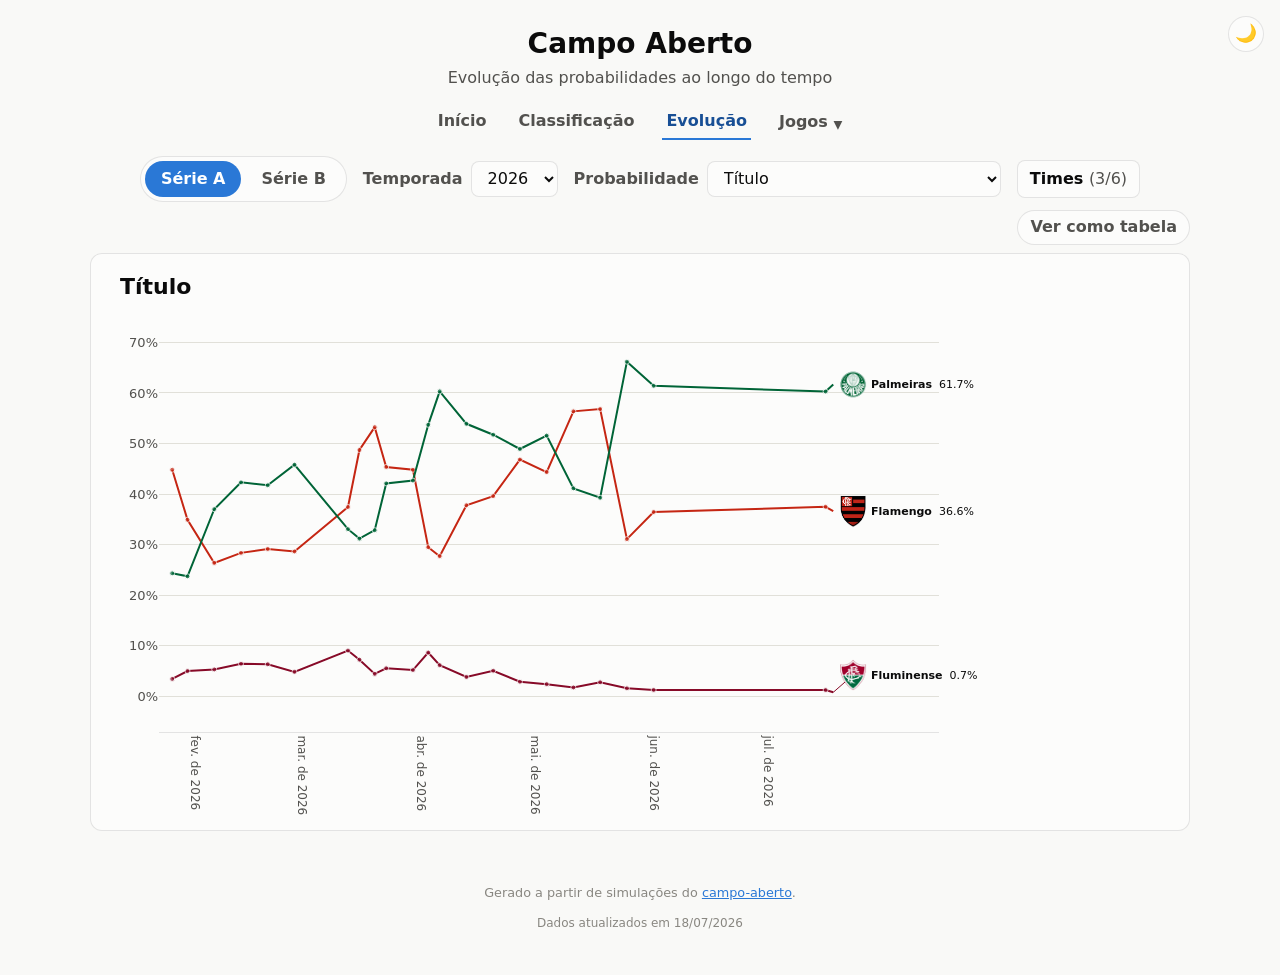
==== site/evolution.html @ 21b98638 "Add "last updated" footer indicator to the site Shows "Dados atualizados em DD/MM/YYYY" (from params" ====
<!doctype html>
<html lang="pt-BR">
  <head>
    <meta charset="UTF-8" />
    <meta name="viewport" content="width=device-width, initial-scale=1.0" />
    <title>Campo Aberto - Evolução</title>
    <link
      rel="icon"
      href="data:image/svg+xml,<svg xmlns=%22http://www.w3.org/2000/svg%22 viewBox=%220 0 100 100%22><text y=%22.9em%22 font-size=%2290%22>%E2%9A%BD</text></svg>"
    />
    <link rel="stylesheet" href="assets/css/style.css" />
    <script src="https://cdn.plot.ly/plotly-2.35.2.min.js" charset="utf-8"></script>
    <script>
      // Applies any stored theme choice before first paint, so the page
      // never flashes the wrong palette. theme.js (loaded later) owns the
      // toggle button itself.
      (() => {
        const stored = localStorage.getItem("campo-aberto-theme");
        if (stored === "light" || stored === "dark") {
          document.documentElement.setAttribute("data-theme", stored);
        }
      })();
    </script>
  </head>
  <body>
    <button
      id="theme-toggle"
      class="theme-toggle"
      type="button"
      aria-pressed="false"
      aria-label="Mudar para tema escuro"
    ></button>

    <header class="page-header">
      <h1>Campo Aberto</h1>
      <p class="subtitle">Evolução das probabilidades ao longo do tempo</p>
    </header>

    <nav class="page-nav" aria-label="Páginas">
      <a href="index.html">Início</a>
      <a href="probabilities.html">Classificação</a>
      <a href="evolution.html" aria-current="page">Evolução</a>
      <div class="nav-dropdown">
        <a
          href="matches/upcoming.html"
          class="nav-dropdown-trigger"
          aria-haspopup="true"
          aria-expanded="false"
          >Jogos</a
        >
        <div class="nav-dropdown-menu">
          <a href="matches/upcoming.html">Próximos</a>
          <a href="matches/played.html">Passados</a>
          <a href="matches/simulate.html">Simule</a>
        </div>
      </div>
    </nav>

    <main>
      <div class="controls">
        <div class="tabs" id="competition-tabs" role="tablist" aria-label="Competição"></div>

        <div class="season-picker">
          <label for="season-select">Temporada</label>
          <select id="season-select"></select>
        </div>

        <div class="season-picker">
          <label for="spot-select">Probabilidade</label>
          <select id="spot-select"></select>
        </div>

        <div class="team-picker" id="team-picker">
          <button
            type="button"
            id="team-picker-toggle"
            class="team-picker-toggle"
            aria-haspopup="listbox"
            aria-expanded="false"
          >
            Times <span id="team-picker-count">(0/6)</span>
          </button>
          <div id="team-picker-panel" class="team-picker-panel" hidden></div>
        </div>
      </div>

      <div class="chart-toolbar">
        <button type="button" id="table-toggle" class="table-toggle-button" aria-pressed="false">
          Ver como tabela
        </button>
      </div>

      <div class="chart-card">
        <div id="evolution-chart"></div>
        <div class="table-scroll" id="evolution-table-wrap" hidden>
          <table id="evolution-table">
            <thead>
              <tr id="evolution-table-head"></tr>
            </thead>
            <tbody id="evolution-table-body"></tbody>
          </table>
        </div>
      </div>

      <p class="status-message" id="status-message" hidden></p>
    </main>

    <footer class="page-footer">
      <p>
        Gerado a partir de simulações do
        <a href="https://github.com/IgorMichels/campo-aberto" target="_blank" rel="noopener"
          >campo-aberto</a
        >.
      </p>
      <p class="last-updated" id="last-updated"></p>
    </footer>

    <script src="assets/js/nav.js"></script>
    <script src="assets/js/theme.js"></script>
    <script src="assets/js/last_updated.js"></script>
    <script src="assets/js/team_display.js"></script>
    <script src="assets/js/evolution.js"></script>
  </body>
</html>
---- site/assets/css/style.css ----
:root {
  --surface-1: #fcfcfb;
  --page-plane: #f9f9f7;
  --text-primary: #0b0b0b;
  --text-secondary: #52514e;
  --text-muted: #898781;
  --gridline: #e1e0d9;
  --baseline: #c3c2b7;
  --border: rgba(11, 11, 11, 0.1);
  --accent: #2a78d6;
  --accent-strong: #184f95;
  --seq-r: 37;
  --seq-g: 106;
  --seq-b: 191;
  --head-row-h: 2.4rem;
  --zone-libertadores-grupos: #2a78d6;
  --zone-libertadores-pre: #eb6834;
  --zone-sulamericana: #008300;
  --zone-rebaixamento: #e34948;
  --zone-direct-promotion: #2a78d6;
  --zone-playoff-promotion: #eb6834;
}

/* Dark palette applies either from the OS preference (when the user hasn't
   picked a theme via the toggle button, i.e. no data-theme attribute) or
   from an explicit data-theme="dark" set by theme.js, which always wins
   over the OS preference in either direction. */
@media (prefers-color-scheme: dark) {
  :root:not([data-theme="light"]) {
    --surface-1: #1a1a19;
    --page-plane: #0d0d0d;
    --text-primary: #ffffff;
    --text-secondary: #c3c2b7;
    --text-muted: #898781;
    --gridline: #2c2c2a;
    --baseline: #383835;
    --border: rgba(255, 255, 255, 0.1);
    --accent: #3987e5;
    --accent-strong: #86b6ef;
    --seq-r: 57;
    --seq-g: 135;
    --seq-b: 229;
    --zone-libertadores-grupos: #3987e5;
    --zone-libertadores-pre: #d95926;
    --zone-sulamericana: #008300;
    --zone-rebaixamento: #e66767;
    --zone-direct-promotion: #3987e5;
    --zone-playoff-promotion: #d95926;
  }
}

:root[data-theme="dark"] {
  --surface-1: #1a1a19;
  --page-plane: #0d0d0d;
  --text-primary: #ffffff;
  --text-secondary: #c3c2b7;
  --text-muted: #898781;
  --gridline: #2c2c2a;
  --baseline: #383835;
  --border: rgba(255, 255, 255, 0.1);
  --accent: #3987e5;
  --accent-strong: #86b6ef;
  --seq-r: 57;
  --seq-g: 135;
  --seq-b: 229;
  --zone-libertadores-grupos: #3987e5;
  --zone-libertadores-pre: #d95926;
  --zone-sulamericana: #008300;
  --zone-rebaixamento: #e66767;
  --zone-direct-promotion: #3987e5;
  --zone-playoff-promotion: #d95926;
}

* {
  box-sizing: border-box;
}

body {
  margin: 0;
  min-height: 100vh;
  background: var(--page-plane);
  color: var(--text-primary);
  font-family:
    system-ui,
    -apple-system,
    "Segoe UI",
    sans-serif;
  line-height: 1.4;
}

.page-header {
  padding: 1.5rem 1rem 0.5rem;
  text-align: center;
}

.page-header h1 {
  margin: 0 0 0.25rem;
  font-size: 1.75rem;
}

.subtitle {
  margin: 0;
  color: var(--text-secondary);
}

.page-nav {
  display: flex;
  justify-content: center;
  gap: 1.5rem;
  padding: 0.5rem 1rem 0;
}

.page-nav a {
  color: var(--text-secondary);
  text-decoration: none;
  font-weight: 600;
  padding: 0.25rem 0.25rem;
  border-bottom: 2px solid transparent;
}

.page-nav a:hover {
  color: var(--text-primary);
}

.page-nav a[aria-current="page"] {
  color: var(--accent-strong);
  border-bottom-color: var(--accent);
}

/* A .page-nav entry with its own submenu (currently just "Jogos" ->
   Próximos/Passados/Simule) -- opens on hover (pure CSS, mouse users) or on
   click/tap (nav.js toggles .is-open, for touch devices that can't hover).
   The trigger is styled through the plain ".page-nav a" rules above (it's
   still a real <a>, just with this class added on top) plus the small
   caret appended here. */
.nav-dropdown {
  position: relative;
  display: flex;
}

/* The trigger stretches to the same height its plain-<a> siblings get from
   .page-nav's flex stretch (the wrapping div above already matches their
   height; without this the <a> inside it stays at its own shorter natural
   height and sits top-aligned, reading as "shifted up" relative to
   Classificação/Evolução), then centers its own text within that height. */
.nav-dropdown-trigger {
  display: flex;
  align-items: center;
}

.nav-dropdown-trigger::after {
  content: "\25BE"; /* ▾ */
  margin-left: 0.35rem;
  /* Matches .team-select-trigger::after (site/assets/css/matches.css) in
     actual size -- both in rem, not em, since the two triggers don't share
     a font-size to multiply against. */
  font-size: 1.105rem;
  position: relative;
  top: 2px;
}

.nav-dropdown-menu {
  display: none;
  flex-direction: column;
  position: absolute;
  /* No gap between the trigger's bottom edge and this menu's top edge --
     top: 100% (no margin) means the two boxes are directly adjacent, so
     :hover on .nav-dropdown never lapses while the mouse crosses from one
     to the other. Breathing room comes from this box's own top padding
     instead of a margin outside it, which would have been a dead zone. */
  top: 100%;
  left: 50%;
  transform: translateX(-50%);
  padding: 0.6rem 0.35rem 0.35rem;
  min-width: 140px;
  background: var(--surface-1);
  border: 1px solid var(--border);
  border-radius: 8px;
  box-shadow: 0 8px 20px rgba(0, 0, 0, 0.15);
  z-index: 10;
}

.nav-dropdown:hover .nav-dropdown-menu,
.nav-dropdown.is-open .nav-dropdown-menu {
  display: flex;
}

.nav-dropdown-menu a {
  color: var(--text-secondary);
  text-decoration: none;
  font-weight: 600;
  font-size: 0.9rem;
  padding: 0.4rem 0.6rem;
  border-radius: 6px;
  white-space: nowrap;
}

.nav-dropdown-menu a:hover {
  color: var(--text-primary);
  background: var(--border);
}

.nav-dropdown-menu a[aria-current="page"] {
  color: var(--accent-strong);
  background: var(--border);
}

.theme-toggle {
  position: fixed;
  top: 1rem;
  right: 1rem;
  z-index: 20;
  width: 2.25rem;
  height: 2.25rem;
  display: flex;
  align-items: center;
  justify-content: center;
  border-radius: 999px;
  border: 1px solid var(--border);
  background: var(--surface-1);
  color: var(--text-primary);
  font-size: 1.1rem;
  line-height: 1;
  cursor: pointer;
}

.theme-toggle:hover {
  border-color: var(--accent);
}

main {
  max-width: 1200px;
  margin: 0 auto;
  padding: 1rem;
}

.controls {
  display: flex;
  flex-wrap: wrap;
  align-items: center;
  justify-content: center;
  gap: 1rem;
  margin-bottom: 0.5rem;
}

.tabs {
  display: flex;
  gap: 0.25rem;
  background: var(--surface-1);
  border: 1px solid var(--border);
  border-radius: 999px;
  padding: 0.25rem;
}

.tab-button {
  border: none;
  background: transparent;
  color: var(--text-secondary);
  font: inherit;
  font-weight: 600;
  padding: 0.4rem 1rem;
  border-radius: 999px;
  cursor: pointer;
}

.tab-button:hover {
  color: var(--text-primary);
}

.tab-button[aria-selected="true"] {
  background: var(--accent);
  color: #ffffff;
}

.season-picker,
.date-picker {
  display: flex;
  align-items: center;
  gap: 0.5rem;
}

.season-picker label,
.date-picker label {
  color: var(--text-secondary);
  font-weight: 600;
}

#season-select,
#date-select,
#spot-select {
  font: inherit;
  padding: 0.4rem 0.75rem;
  border-radius: 8px;
  border: 1px solid var(--border);
  background: var(--surface-1);
  color: var(--text-primary);
}

.team-picker {
  position: relative;
}

.team-picker-toggle {
  font: inherit;
  font-weight: 600;
  padding: 0.4rem 0.75rem;
  border-radius: 8px;
  border: 1px solid var(--border);
  background: var(--surface-1);
  color: var(--text-primary);
  cursor: pointer;
}

.team-picker-toggle:hover {
  border-color: var(--accent);
}

#team-picker-count {
  color: var(--text-secondary);
  font-weight: 400;
}

.team-picker-panel {
  position: absolute;
  z-index: 10;
  top: calc(100% + 0.4rem);
  left: 0;
  min-width: 260px;
  max-height: 320px;
  overflow-y: auto;
  background: var(--surface-1);
  border: 1px solid var(--border);
  border-radius: 12px;
  box-shadow: 0 8px 24px rgba(0, 0, 0, 0.15);
  padding: 0.4rem;
}

.team-picker-option {
  display: flex;
  align-items: center;
  gap: 0.6rem;
  padding: 0.4rem 0.5rem;
  border-radius: 8px;
  cursor: pointer;
}

.team-picker-option:hover {
  background: var(--page-plane);
}

.team-picker-option input {
  flex-shrink: 0;
  accent-color: var(--accent);
}

.team-picker-option img {
  width: 22px;
  height: 22px;
  object-fit: contain;
  flex-shrink: 0;
}

.team-picker-option span {
  white-space: nowrap;
  overflow: hidden;
  text-overflow: ellipsis;
}

.team-picker-option.disabled {
  opacity: 0.4;
  cursor: not-allowed;
}

.chart-toolbar {
  display: flex;
  justify-content: flex-end;
  max-width: 1100px;
  margin: 0 auto;
}

.table-toggle-button {
  font: inherit;
  font-weight: 600;
  padding: 0.35rem 0.75rem;
  border-radius: 999px;
  border: 1px solid var(--border);
  background: var(--surface-1);
  color: var(--text-secondary);
  cursor: pointer;
}

.table-toggle-button:hover {
  color: var(--text-primary);
  border-color: var(--accent);
}

.table-toggle-button[aria-pressed="true"] {
  background: var(--accent);
  color: #ffffff;
  border-color: var(--accent);
}

.chart-card {
  max-width: 1100px;
  margin: 0.5rem auto 0;
  border: 1px solid var(--border);
  border-radius: 12px;
  background: var(--surface-1);
  padding: 0.5rem;
  overflow-x: auto;
}

.table-scroll {
  overflow-x: auto;
  border: 1px solid var(--border);
  border-radius: 12px;
  background: var(--surface-1);
  margin-top: 1rem;
}

table {
  border-collapse: collapse;
  width: 100%;
  min-width: 480px;
}

thead th {
  position: sticky;
  background: var(--surface-1);
  color: var(--text-secondary);
  font-size: 0.8rem;
  font-weight: 700;
  text-align: center;
  padding: 0.6rem 0.5rem;
  white-space: nowrap;
  box-sizing: border-box;
  height: var(--head-row-h);
}

/* Two-row grouped header (e.g. "Libertadores" spanning fase de grupos/pré/geral):
   both rows get a fixed height so the second row's sticky offset lines up
   exactly under the first, regardless of font-size differences between them. */
#table-head-row th {
  top: 0;
  border-bottom: 2px solid var(--baseline);
}

#table-head-row th.group-header {
  border-bottom: 1px solid var(--gridline);
}

.sub-header-row th {
  top: var(--head-row-h);
  border-bottom: 2px solid var(--baseline);
  font-size: 0.72rem;
  font-weight: 600;
  color: var(--text-muted);
}

#table-head-row th:first-child,
tbody td.team-cell {
  text-align: left;
  position: sticky;
  left: 0;
  background: var(--surface-1);
  z-index: 1;
}

th.sortable {
  cursor: pointer;
  user-select: none;
}

th.sortable:hover,
th.sortable:focus-visible {
  color: var(--text-primary);
}

th.sortable:focus-visible {
  outline: 2px solid var(--accent);
  outline-offset: -2px;
}

th.sortable[aria-sort="ascending"],
th.sortable[aria-sort="descending"] {
  color: var(--accent-strong);
}

tbody td {
  padding: 0.5rem 0.6rem;
  border-bottom: 1px solid var(--gridline);
  text-align: center;
  font-variant-numeric: tabular-nums;
  white-space: nowrap;
}

tbody tr:last-child td {
  border-bottom: none;
}

.team-cell {
  display: flex;
  align-items: center;
  gap: 0.6rem;
  white-space: nowrap;
  /* Transparent by default so every row reserves the same 4px, and only a
     tr.zone-* class (set from the export's already-computed classification
     zone, see app.js's renderTable) needs to override the color -- crests
     stay aligned whether or not a given row has a zone. */
  border-left: 4px solid transparent;
}

.rank-number {
  min-width: 1.5rem;
  text-align: right;
  color: var(--text-muted);
  font-weight: 700;
  font-variant-numeric: tabular-nums;
}

/* Classification-zone color bar, inspired by the colored left-border strip
   sports tables commonly use to mark continental/access-playoff/relegation
   cutoffs -- the zone itself is decided server-side
   (src.site.export_site_data), this only maps a zone name to a color. Covers
   both Serie A (libertadores_grupos, libertadores_pre, sulamericana,
   rebaixamento) and Serie B (direct_promotion, playoff_promotion,
   rebaixamento). */
tbody tr.zone-libertadores-grupos td.team-cell {
  border-left-color: var(--zone-libertadores-grupos);
}

tbody tr.zone-libertadores-pre td.team-cell {
  border-left-color: var(--zone-libertadores-pre);
}

tbody tr.zone-sulamericana td.team-cell {
  border-left-color: var(--zone-sulamericana);
}

tbody tr.zone-direct-promotion td.team-cell {
  border-left-color: var(--zone-direct-promotion);
}

tbody tr.zone-playoff-promotion td.team-cell {
  border-left-color: var(--zone-playoff-promotion);
}

tbody tr.zone-rebaixamento td.team-cell {
  border-left-color: var(--zone-rebaixamento);
}

.zone-legend {
  list-style: none;
  display: flex;
  flex-wrap: wrap;
  justify-content: center;
  gap: 0.4rem 1.2rem;
  margin: 0.75rem 0 0;
  padding: 0;
  font-size: 0.8rem;
  color: var(--text-secondary);
}

.zone-legend-item {
  display: flex;
  align-items: center;
  gap: 0.4rem;
}

.zone-legend-swatch {
  width: 10px;
  height: 10px;
  border-radius: 2px;
  flex-shrink: 0;
}

.zone-legend-swatch.zone-libertadores-grupos {
  background: var(--zone-libertadores-grupos);
}

.zone-legend-swatch.zone-libertadores-pre {
  background: var(--zone-libertadores-pre);
}

.zone-legend-swatch.zone-sulamericana {
  background: var(--zone-sulamericana);
}

.zone-legend-swatch.zone-direct-promotion {
  background: var(--zone-direct-promotion);
}

.zone-legend-swatch.zone-playoff-promotion {
  background: var(--zone-playoff-promotion);
}

.zone-legend-swatch.zone-rebaixamento {
  background: var(--zone-rebaixamento);
}

.crest {
  width: 28px;
  height: 28px;
  object-fit: contain;
  flex-shrink: 0;
}

.table-team-header {
  display: flex;
  align-items: center;
  justify-content: center;
  gap: 0.5rem;
}

.table-team-header .crest {
  width: 20px;
  height: 20px;
}

.team-name {
  font-weight: 600;
}

.prob-cell {
  color: var(--text-primary);
}

.stat-cell {
  color: var(--text-secondary);
  font-weight: 600;
}

.status-cell {
  padding: 1.5rem;
  text-align: center;
  color: var(--text-secondary);
}

.status-message {
  text-align: center;
  color: var(--text-secondary);
}

.home-intro {
  max-width: 720px;
  margin: 0 auto 1.5rem;
  text-align: center;
  color: var(--text-secondary);
}

.home-cards {
  display: grid;
  grid-template-columns: repeat(auto-fit, minmax(220px, 1fr));
  gap: 1rem;
  max-width: 1100px;
  margin: 0 auto;
}

/* A plain container, not a link: each card's own "Ver mais" is the one
   clickable element (an <a> can't nest inside another <a>). display:flex +
   column so home-card-more's margin-top:auto pins it to the bottom of the
   card regardless of how tall that card's own preview content is -- the 3
   cards in a row are already stretched to equal height by .home-cards'
   grid, so this keeps every "Ver mais" lined up along the same baseline. */
.home-card {
  display: flex;
  flex-direction: column;
  padding: 1.25rem;
  border: 1px solid var(--border);
  border-radius: 12px;
  background: var(--surface-1);
}

.home-card h2 {
  margin: 0 0 0.4rem;
  font-size: 1.15rem;
}

.home-card-title {
  color: var(--accent-strong);
  text-decoration: none;
}

.home-card-title:hover {
  text-decoration: underline;
}

.home-card p {
  margin: 0;
  color: var(--text-secondary);
}

/* Per-card "spoiler" preview (home.js) -- a static-at-load snapshot of that
   page's own data, not a live/auto-updating widget. Sits below the card's
   description paragraph. */
.home-preview {
  margin-top: 0.75rem;
  padding-top: 0.75rem;
  border-top: 1px solid var(--border);
  min-height: 2.5rem;
  font-size: 0.85rem;
  color: var(--text-muted);
}

.home-card-more {
  display: inline-block;
  align-self: flex-start;
  margin-top: auto;
  padding-top: 0.75rem;
  color: var(--accent-strong);
  font-weight: 600;
  font-size: 0.85rem;
  text-decoration: none;
}

.home-card-more:hover {
  text-decoration: underline;
}

/* Hidden by home.js when there are no more scheduled matches -- nothing
   left to see more of. */
.home-card-more[hidden] {
  display: none;
}

/* Grid rows instead of a <table>: an HTML table's fixed-layout algorithm
   turned out to size the table wider than its own container whenever the
   explicit column widths + content didn't add up exactly (overflowing past
   the card's edge) -- CSS Grid's `minmax(0, 1fr)` track is the standard,
   more predictable way to give one column the remaining space without that
   footgun, and it also sidesteps the page-wide thead th/tbody td rules
   (meant for #results-table) a <table> here would otherwise inherit. */
.preview-standings-row {
  display: grid;
  grid-template-columns: 1rem minmax(0, 1fr) 1.4rem 1.2rem 1.2rem 1.4rem 1.6rem 1.8rem 1.8rem 2rem;
  align-items: center;
  gap: 0.25rem;
  padding: 0.15rem 0;
  font-size: 0.75rem;
}

.preview-standings-head {
  padding-bottom: 0.3rem;
}

.preview-num-label {
  text-align: right;
  font-size: 0.7rem;
  font-weight: 600;
  color: var(--text-muted);
}

.preview-rank {
  color: var(--text-muted);
  font-weight: 700;
  font-variant-numeric: tabular-nums;
}

.preview-team-cell {
  display: flex;
  align-items: center;
  gap: 0.4rem;
  min-width: 0;
  overflow: hidden;
}

.preview-team-cell .crest {
  width: 18px;
  height: 18px;
  flex-shrink: 0;
}

.preview-team {
  overflow: hidden;
  text-overflow: ellipsis;
  white-space: nowrap;
  color: var(--text-primary);
  font-weight: 600;
}

.preview-num {
  text-align: right;
  color: var(--text-secondary);
  font-variant-numeric: tabular-nums;
}

.sparkline {
  display: block;
  width: 100%;
  height: 128px;
}

/* .home-card p resets margin to 0 for the card's own description text --
   more specific (class+element) than a bare .preview-legend (class-only)
   would be, so this needs the same two-part specificity to actually win. */
.home-card .preview-legend {
  display: flex;
  gap: 0.75rem;
  margin: 1.1rem 0 0;
  font-size: 0.75rem;
}

.preview-legend-item {
  display: inline-flex;
  align-items: center;
  gap: 0.3rem;
  color: var(--text-secondary);
  font-weight: 600;
}

.preview-legend-swatch {
  width: 8px;
  height: 8px;
  border-radius: 2px;
  flex-shrink: 0;
}

.preview-match {
  padding: 0.3rem 0;
}

.preview-match:not(:first-child) {
  border-top: 1px solid var(--border);
}

.preview-match-row {
  display: flex;
  align-items: center;
  gap: 0.4rem;
  padding: 0.05rem 0;
}

.preview-match-row .crest {
  width: 16px;
  height: 16px;
  flex-shrink: 0;
}

.preview-match-team-name {
  overflow: hidden;
  text-overflow: ellipsis;
  white-space: nowrap;
  color: var(--text-primary);
  font-weight: 600;
}

.preview-match-date {
  margin-left: auto;
  flex-shrink: 0;
  font-size: 0.7rem;
  color: var(--text-muted);
}

.page-footer {
  text-align: center;
  color: var(--text-muted);
  font-size: 0.8rem;
  padding: 1.5rem 1rem 2rem;
}

.page-footer a {
  color: var(--accent);
}

.last-updated {
  margin-top: 0.25rem;
  font-size: 0.75rem;
}

@media (max-width: 480px) {
  .controls {
    flex-direction: column;
    align-items: stretch;
  }

  .tabs {
    justify-content: center;
  }

  .season-picker,
  .date-picker {
    justify-content: center;
  }

  .crest {
    width: 22px;
    height: 22px;
  }

  thead th,
  tbody td {
    padding: 0.45rem 0.4rem;
    font-size: 0.85rem;
  }

  .team-picker-panel {
    left: auto;
    right: 0;
    min-width: 220px;
  }
}
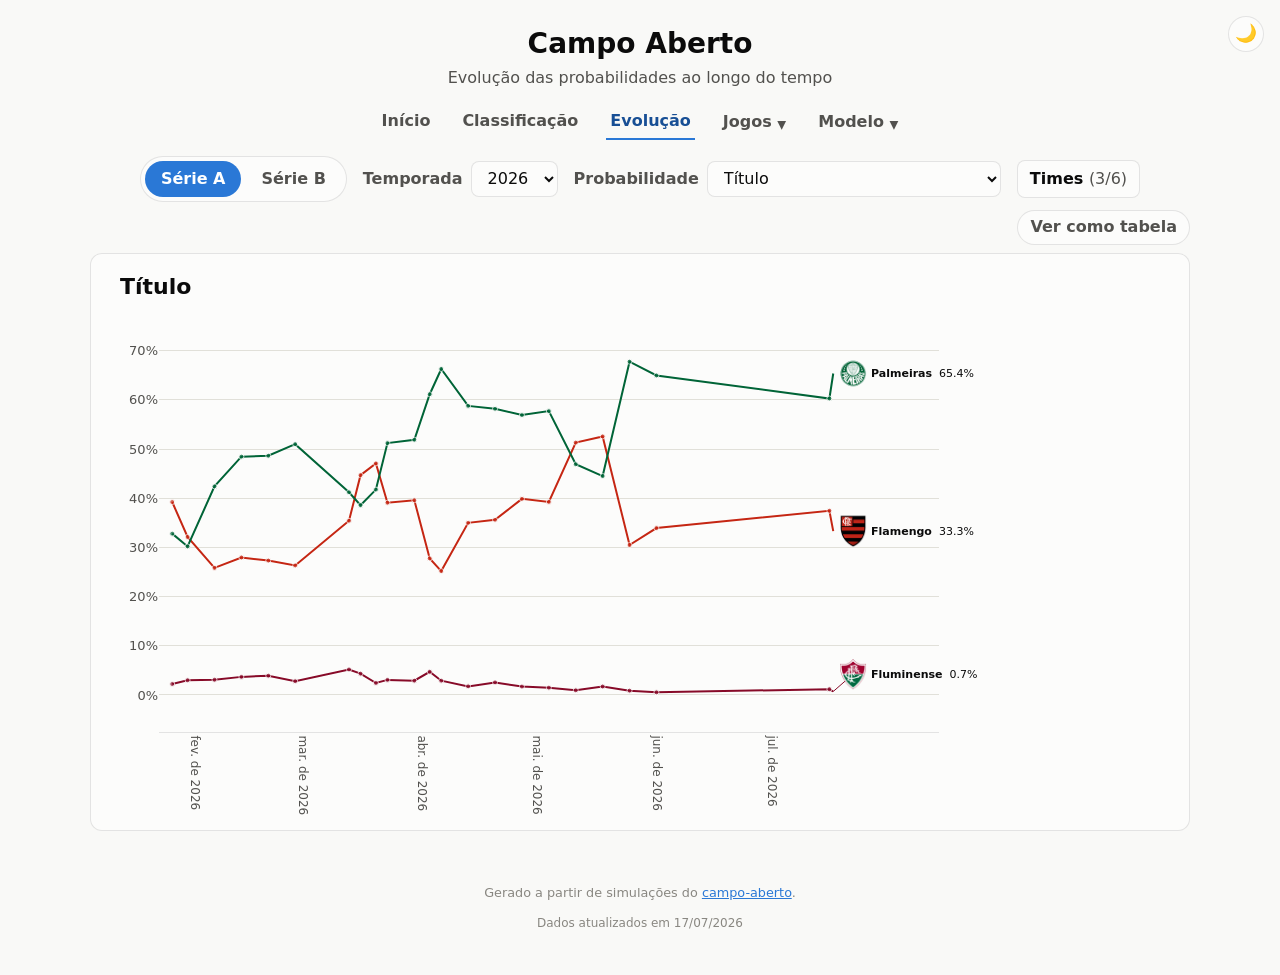
==== commit 6a2e7b52: "Add a model-documentation page under a new "Modelo" nav dropdown site/model/docs.html explains how t" ====
--- a/site/evolution.html
+++ b/site/evolution.html
@@ -4,6 +4,10 @@
     <meta charset="UTF-8" />
     <meta name="viewport" content="width=device-width, initial-scale=1.0" />
     <title>Campo Aberto - Evolução</title>
+    <meta
+      name="description"
+      content="Evolução das probabilidades de título, acesso, torneios continentais e rebaixamento ao longo da temporada, rodada a rodada."
+    />
     <link
       rel="icon"
       href="data:image/svg+xml,<svg xmlns=%22http://www.w3.org/2000/svg%22 viewBox=%220 0 100 100%22><text y=%22.9em%22 font-size=%2290%22>%E2%9A%BD</text></svg>"
@@ -52,6 +56,18 @@
           <a href="matches/upcoming.html">Próximos</a>
           <a href="matches/played.html">Passados</a>
           <a href="matches/simulate.html">Simule</a>
+        </div>
+      </div>
+      <div class="nav-dropdown">
+        <a
+          href="model/docs.html"
+          class="nav-dropdown-trigger"
+          aria-haspopup="true"
+          aria-expanded="false"
+          >Modelo</a
+        >
+        <div class="nav-dropdown-menu">
+          <a href="model/docs.html">Documentação</a>
         </div>
       </div>
     </nav>
@@ -117,6 +133,8 @@
 
     <script src="assets/js/nav.js"></script>
     <script src="assets/js/theme.js"></script>
+    <!-- Placeholder analytics hook -- inert until a provider is picked, see assets/js/analytics.js -->
+    <script src="assets/js/analytics.js"></script>
     <script src="assets/js/last_updated.js"></script>
     <script src="assets/js/team_display.js"></script>
     <script src="assets/js/evolution.js"></script>
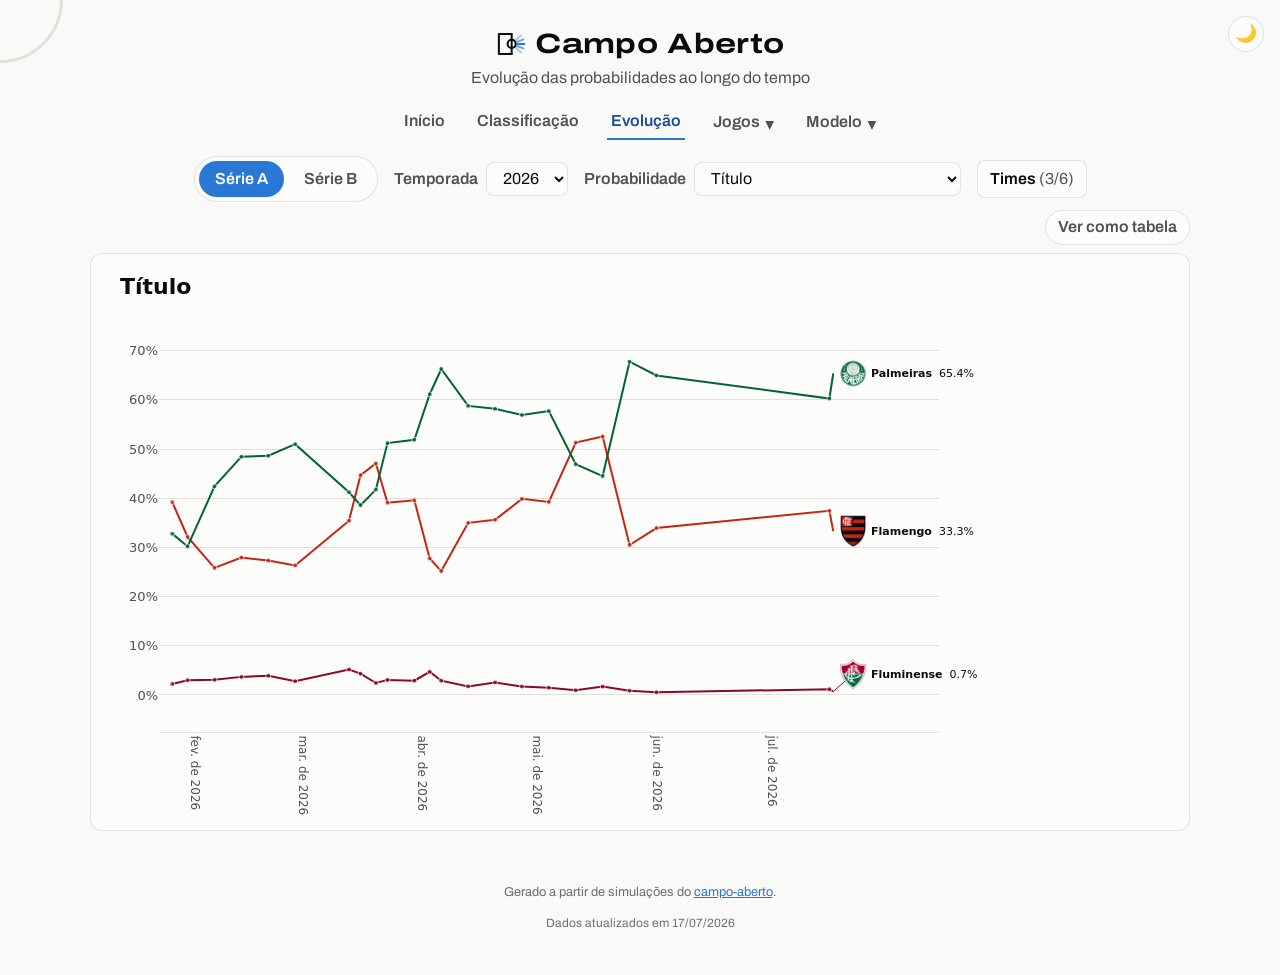
==== commit 33fe9671: "Apply the brand identity to every page Header: the symbol (inline SVG, recolored via currentColor/va" ====
--- a/site/evolution.html
+++ b/site/evolution.html
@@ -8,10 +8,21 @@
       name="description"
       content="Evolução das probabilidades de título, acesso, torneios continentais e rebaixamento ao longo da temporada, rodada a rodada."
     />
-    <link
-      rel="icon"
-      href="data:image/svg+xml,<svg xmlns=%22http://www.w3.org/2000/svg%22 viewBox=%220 0 100 100%22><text y=%22.9em%22 font-size=%2290%22>%E2%9A%BD</text></svg>"
+    <meta property="og:type" content="website" />
+    <meta property="og:title" content="Campo Aberto - Evolução" />
+    <meta
+      property="og:description"
+      content="Evolução das probabilidades de título, acesso, torneios continentais e rebaixamento ao longo da temporada, rodada a rodada."
     />
+    <meta
+      property="og:image"
+      content="https://igormichels.github.io/campo-aberto/assets/marca/og-image-1200x630.jpg"
+    />
+    <meta property="og:url" content="https://igormichels.github.io/campo-aberto/evolution.html" />
+    <meta name="twitter:card" content="summary_large_image" />
+    <link rel="icon" href="assets/marca/favicon.svg" type="image/svg+xml" />
+    <link rel="icon" href="assets/marca/favicon-32.png" sizes="32x32" type="image/png" />
+    <link rel="apple-touch-icon" href="assets/marca/favicon-180.png" />
     <link rel="stylesheet" href="assets/css/style.css" />
     <script src="https://cdn.plot.ly/plotly-2.35.2.min.js" charset="utf-8"></script>
     <script>
@@ -35,8 +46,29 @@
       aria-label="Mudar para tema escuro"
     ></button>
 
-    <header class="page-header">
-      <h1>Campo Aberto</h1>
+    <header class="page-header corner-arc corner-arc-top-left">
+      <h1>
+        <svg class="brand-mark" viewBox="0 0 100 76" aria-hidden="true">
+          <g
+            fill="none"
+            stroke="currentColor"
+            stroke-width="6.4"
+            stroke-linecap="round"
+            stroke-linejoin="round"
+          >
+            <path d="M50 6 H9.2 V70 H50" />
+            <path d="M50 6 V70" />
+            <circle cx="50.0" cy="38.0" r="13.0" />
+          </g>
+          <g fill="none" stroke="var(--accent)" stroke-width="6.4" stroke-linecap="round">
+            <path d="M68.5 38.0 L90.5 38.0" opacity="1.0" />
+            <path d="M67.3 31.4 L87.8 23.5" opacity="0.66" />
+            <path d="M67.3 44.6 L87.8 52.5" opacity="0.66" />
+            <path d="M63.7 25.6 L80.1 10.9" opacity="0.36" />
+            <path d="M63.7 50.4 L80.1 65.1" opacity="0.36" />
+          </g></svg
+        >Campo Aberto
+      </h1>
       <p class="subtitle">Evolução das probabilidades ao longo do tempo</p>
     </header>
 
@@ -68,6 +100,7 @@
         >
         <div class="nav-dropdown-menu">
           <a href="model/docs.html">Documentação</a>
+          <a href="model/stats.html">Estatísticas</a>
         </div>
       </div>
     </nav>
--- a/site/assets/css/style.css
+++ b/site/assets/css/style.css
@@ -1,3 +1,46 @@
+/* Self-hosted brand type (SIL OFL 1.1, license files under ../fonts/). */
+@font-face {
+  font-family: "Archivo";
+  font-style: normal;
+  font-display: swap;
+  font-weight: 100 900;
+  font-stretch: 62% 125%;
+  src: url("../fonts/archivo/archivo-latin-standard-normal.woff2") format("woff2-variations");
+  unicode-range: U+0000-00FF, U+0131, U+0152-0153, U+02BB-02BC, U+02C6, U+02DA, U+02DC, U+0304,
+    U+0308, U+0329, U+2000-206F, U+20AC, U+2122, U+2191, U+2193, U+2212, U+2215, U+FEFF, U+FFFD;
+}
+@font-face {
+  font-family: "Archivo";
+  font-style: normal;
+  font-display: swap;
+  font-weight: 100 900;
+  font-stretch: 62% 125%;
+  src: url("../fonts/archivo/archivo-latin-ext-standard-normal.woff2") format("woff2-variations");
+  unicode-range: U+0100-02BA, U+02BD-02C5, U+02C7-02CC, U+02CE-02D7, U+02DD-02FF, U+0304, U+0308,
+    U+0329, U+1D00-1DBF, U+1E00-1E9F, U+1EF2-1EFF, U+2020, U+20A0-20AB, U+20AD-20C0, U+2113,
+    U+2C60-2C7F, U+A720-A7FF;
+}
+@font-face {
+  font-family: "IBM Plex Mono";
+  font-style: normal;
+  font-display: swap;
+  font-weight: 500;
+  src: url("../fonts/ibm-plex-mono/ibm-plex-mono-latin-500-normal.woff2") format("woff2");
+  unicode-range: U+0000-00FF, U+0131, U+0152-0153, U+02BB-02BC, U+02C6, U+02DA, U+02DC, U+0304,
+    U+0308, U+0329, U+2000-206F, U+2074, U+20AC, U+2122, U+2191, U+2193, U+2212, U+2215, U+FEFF,
+    U+FFFD;
+}
+@font-face {
+  font-family: "IBM Plex Mono";
+  font-style: normal;
+  font-display: swap;
+  font-weight: 500;
+  src: url("../fonts/ibm-plex-mono/ibm-plex-mono-latin-ext-500-normal.woff2") format("woff2");
+  unicode-range: U+0100-02BA, U+02BD-02C5, U+02C7-02CC, U+02CE-02D7, U+02DD-02FF, U+0304, U+0308,
+    U+0329, U+1D00-1DBF, U+1E00-1E9F, U+1EF2-1EFF, U+2020, U+20A0-20AB, U+20AD-20C0, U+2113,
+    U+2C60-2C7F, U+A720-A7FF;
+}
+
 :root {
   --surface-1: #fcfcfb;
   --page-plane: #f9f9f7;
@@ -80,11 +123,7 @@
   min-height: 100vh;
   background: var(--page-plane);
   color: var(--text-primary);
-  font-family:
-    system-ui,
-    -apple-system,
-    "Segoe UI",
-    sans-serif;
+  font-family: var(--font-body, system-ui, -apple-system, "Segoe UI", sans-serif);
   line-height: 1.4;
 }
 
@@ -96,6 +135,14 @@
 .page-header h1 {
   margin: 0 0 0.25rem;
   font-size: 1.75rem;
+}
+
+.brand-mark {
+  height: 0.85em;
+  width: auto;
+  vertical-align: -0.1em;
+  margin-right: 0.3em;
+  overflow: visible;
 }
 
 .subtitle {
@@ -899,3 +946,98 @@
     min-width: 220px;
   }
 }
+
+/* ---- identity tokens (identidade_visual/tokens.css) --------------------
+ * --text-muted / --accent-text below override the equivalents earlier in
+ * this file with WCAG AA-corrected values; --font-* are consumed by the
+ * @font-face rules at the top of this file.
+ */
+:root {
+  --font-display: "Archivo", system-ui, -apple-system, "Segoe UI", sans-serif;
+  --font-body: "Archivo", system-ui, -apple-system, "Segoe UI", sans-serif;
+  --font-mono: "IBM Plex Mono", ui-monospace, SFMono-Regular, Menlo, monospace;
+
+  /* escala: 1.25 (terça maior), base 16px */
+  --step--1: 0.8rem;
+  --step-0: 1rem;
+  --step-1: 1.25rem;
+  --step-2: 1.5625rem;
+  --step-3: 1.953rem;
+  --step-4: 2.441rem;
+
+  /* correções de contraste (WCAG AA para texto = 4.5:1), medidas contra
+     --page-plane #f9f9f7 */
+  --text-muted: #706e69; /* era #898781 → 3.41:1, agora 4.83:1 */
+  --accent-text: #2872cc; /* azul só para TEXTO → 4.56:1 (o #2a78d6 dá 4.19) */
+}
+
+h1,
+h2,
+.wordmark {
+  font-family: var(--font-display);
+  font-stretch: 125%;
+  font-weight: 700;
+  letter-spacing: 0.012em;
+}
+
+/* Todo número tabular passa pelo mono: as colunas de probabilidade alinham
+   sozinhas e a vírgula decimal cai sempre no mesmo lugar. `.prob` fica de
+   fora -- é só usada dentro do grid 5x5 das figurinhas de placar
+   (matches.css), que mantém a fonte original. */
+td.num,
+th.num,
+.axis-label,
+time,
+code {
+  font-family: var(--font-mono);
+  font-variant-numeric: tabular-nums;
+  font-weight: 500;
+}
+
+.eyebrow {
+  font-family: var(--font-mono);
+  font-size: var(--step--1);
+  font-weight: 500;
+  letter-spacing: 0.14em;
+  text-transform: uppercase;
+  color: var(--text-muted);
+}
+
+/* Arco de escanteio: o único ornamento. Usar UMA vez por página. Por padrão
+   fica no canto inferior direito; `.corner-arc-top-left` move para o
+   superior esquerdo (usado no cabeçalho). */
+.corner-arc {
+  position: relative;
+  overflow: hidden;
+}
+.corner-arc::after {
+  content: "";
+  position: absolute;
+  right: 0;
+  bottom: 0;
+  width: 120px;
+  height: 120px;
+  border: 3px solid var(--gridline);
+  border-radius: 50%;
+  transform: translate(50%, 50%);
+  pointer-events: none;
+}
+.corner-arc.corner-arc-top-left::after {
+  right: auto;
+  bottom: auto;
+  top: 0;
+  left: 0;
+  transform: translate(-50%, -50%);
+}
+
+@media (prefers-color-scheme: dark) {
+  :root:not([data-theme="light"]) {
+    --accent-text: var(--accent); /* #3987e5 já dá 5.34:1 no escuro */
+    --zone-sulamericana: #039203; /* era #008300 → 3.93:1, agora 4.74:1 */
+  }
+}
+
+:root[data-theme="dark"] {
+  --accent-text: var(--accent);
+  --zone-sulamericana: #039203;
+}
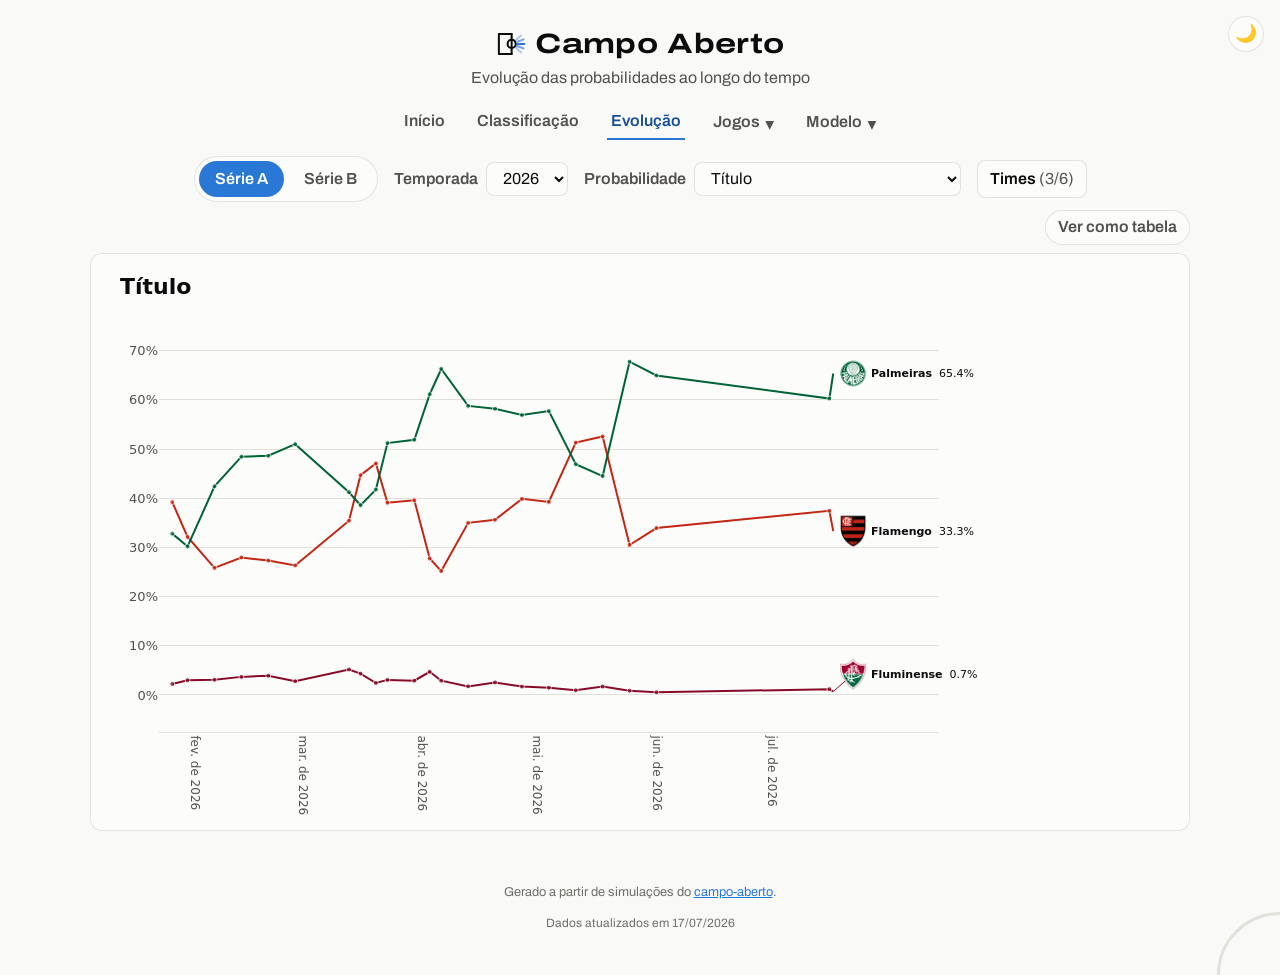
==== commit d53321e2: "Move .corner-arc back to the footer, bottom-right Reverts the header top-left placement from the pre" ====
--- a/site/evolution.html
+++ b/site/evolution.html
@@ -46,7 +46,7 @@
       aria-label="Mudar para tema escuro"
     ></button>
 
-    <header class="page-header corner-arc corner-arc-top-left">
+    <header class="page-header">
       <h1>
         <svg class="brand-mark" viewBox="0 0 100 76" aria-hidden="true">
           <g
@@ -154,7 +154,7 @@
       <p class="status-message" id="status-message" hidden></p>
     </main>
 
-    <footer class="page-footer">
+    <footer class="page-footer corner-arc">
       <p>
         Gerado a partir de simulações do
         <a href="https://github.com/IgorMichels/campo-aberto" target="_blank" rel="noopener"
--- a/site/assets/css/style.css
+++ b/site/assets/css/style.css
@@ -1003,9 +1003,7 @@
   color: var(--text-muted);
 }
 
-/* Arco de escanteio: o único ornamento. Usar UMA vez por página. Por padrão
-   fica no canto inferior direito; `.corner-arc-top-left` move para o
-   superior esquerdo (usado no cabeçalho). */
+/* Arco de escanteio: o único ornamento. Usar UMA vez por página, no rodapé. */
 .corner-arc {
   position: relative;
   overflow: hidden;
@@ -1022,13 +1020,6 @@
   transform: translate(50%, 50%);
   pointer-events: none;
 }
-.corner-arc.corner-arc-top-left::after {
-  right: auto;
-  bottom: auto;
-  top: 0;
-  left: 0;
-  transform: translate(-50%, -50%);
-}
 
 @media (prefers-color-scheme: dark) {
   :root:not([data-theme="light"]) {
